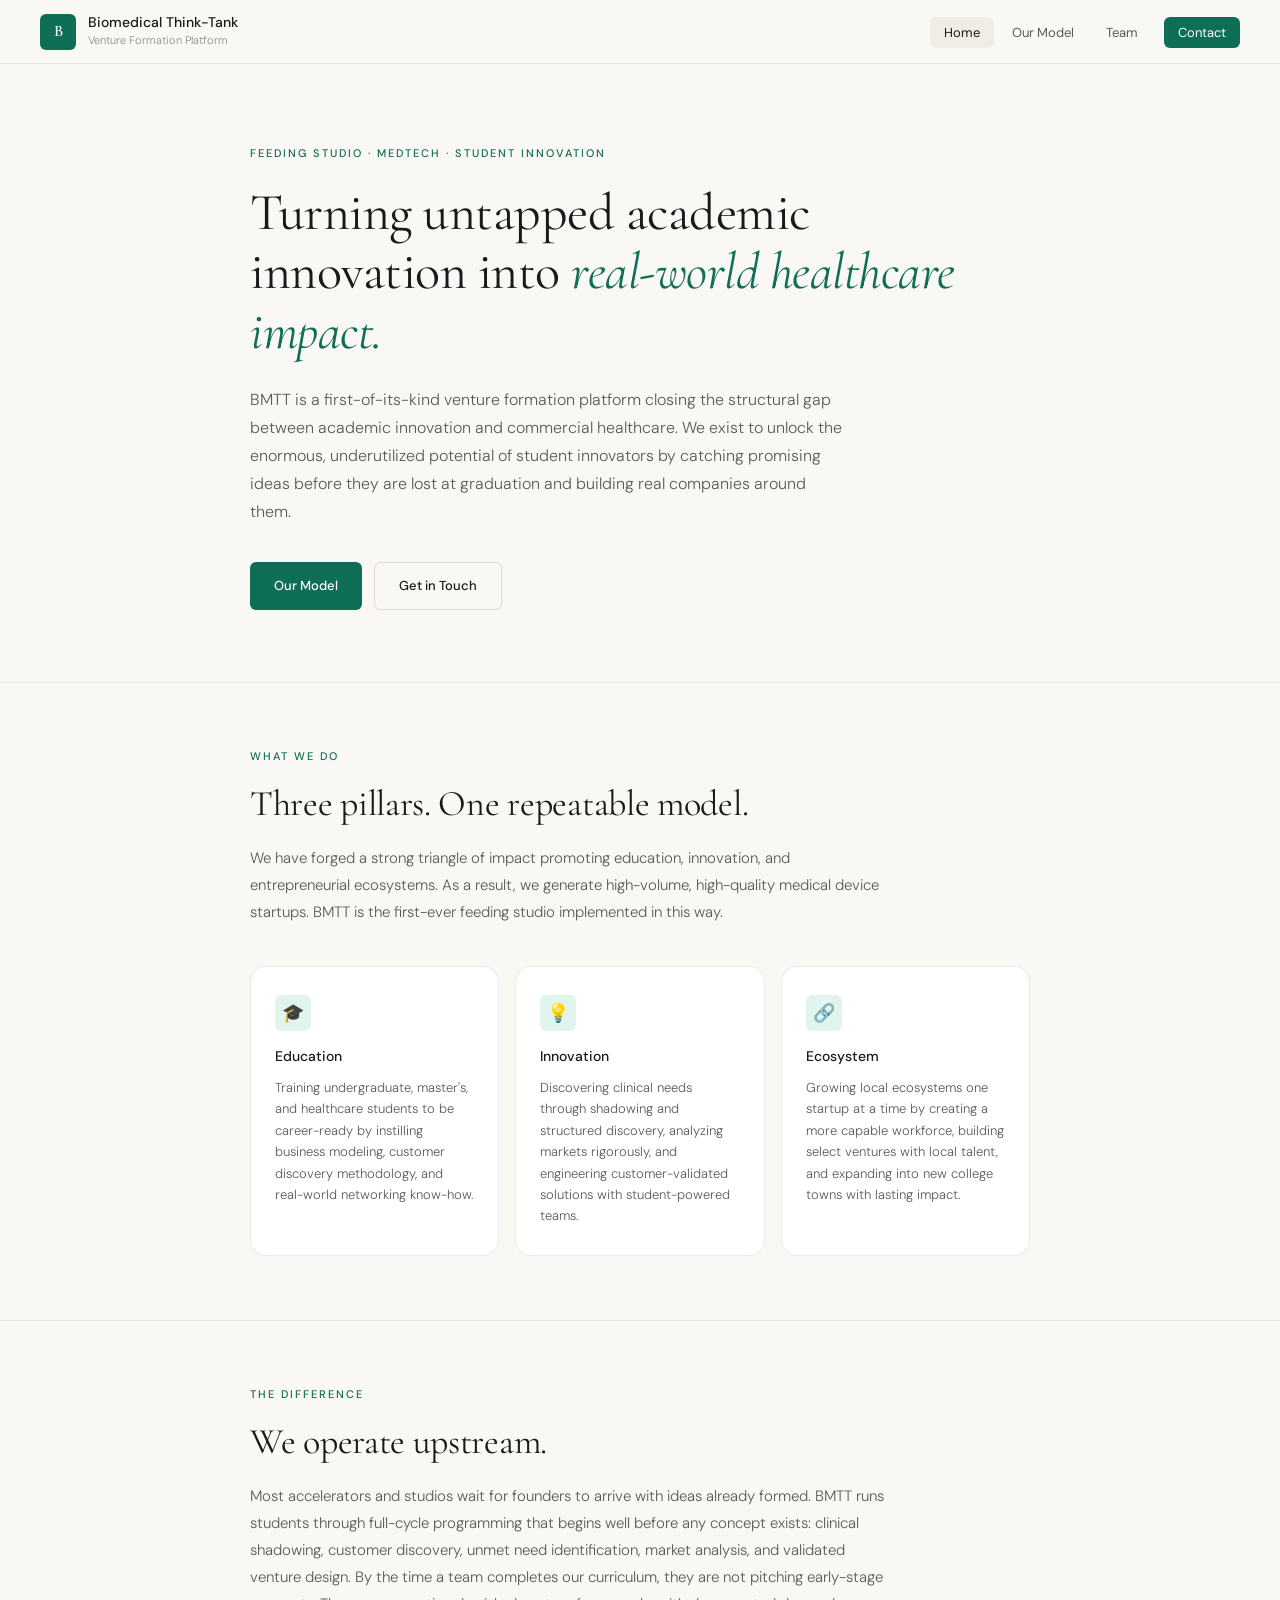
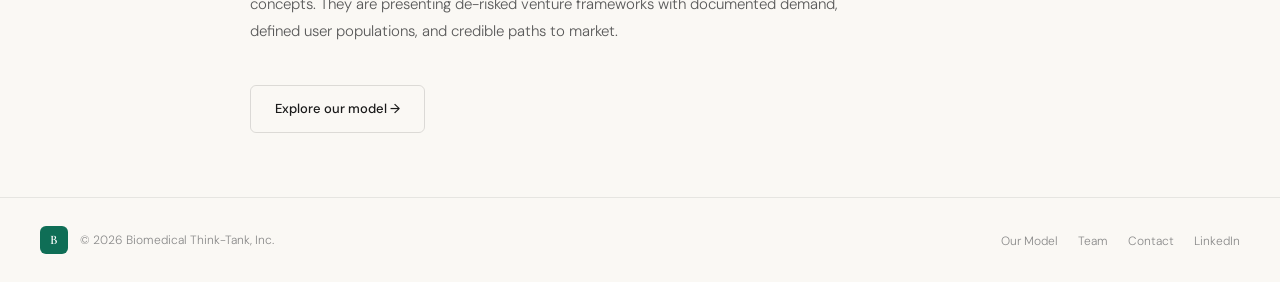
==== index.html @ 1f0c6a8c "Add files via upload" ====
<!DOCTYPE html>
<html lang="en">
<head>
  <meta charset="UTF-8">
  <meta name="viewport" content="width=device-width, initial-scale=1.0">
  <title>Biomedical Think-Tank</title>
  <meta name="description" content="BMTT is a first-of-its-kind venture formation platform closing the structural gap between academic innovation and commercial healthcare.">
  <link rel="stylesheet" href="style.css">
  <link rel="icon" type="image/png" href="https://i0.wp.com/biomedicalthinktank.com/wp-content/uploads/2023/10/output-onlinepngtools.png?fit=267%2C270&ssl=1">
</head>
<body>

<nav>
  <a href="index.html" class="nav-brand">
    <div class="nav-mark">B</div>
    <div>
      <div class="nav-title">Biomedical Think-Tank</div>
      <div class="nav-subtitle">Venture Formation Platform</div>
    </div>
  </a>
  <ul class="nav-links">
    <li><a href="index.html" class="active">Home</a></li>
    <li><a href="model.html">Our Model</a></li>
    <li><a href="team.html">Team</a></li>
    <li><a href="contact.html" class="nav-cta">Contact</a></li>
  </ul>
</nav>

<main>
  <div class="hero">
    <div class="hero-tag">Feeding Studio · Medtech · Student Innovation</div>
    <h1>Turning untapped academic innovation into <em>real-world healthcare impact.</em></h1>
    <p class="hero-body">BMTT is a first-of-its-kind venture formation platform closing the structural gap between academic innovation and commercial healthcare. We exist to unlock the enormous, underutilized potential of student innovators by catching promising ideas before they are lost at graduation and building real companies around them.</p>
    <div class="btn-group">
      <a href="model.html" class="btn btn-primary">Our Model</a>
      <a href="contact.html" class="btn btn-outline">Get in Touch</a>
    </div>
  </div>

  <hr class="section-divider">

  <div class="section">
    <div class="section-label">What we do</div>
    <h2>Three pillars. One repeatable model.</h2>
    <p class="section-lead">We have forged a strong triangle of impact promoting education, innovation, and entrepreneurial ecosystems. As a result, we generate high-volume, high-quality medical device startups. BMTT is the first-ever feeding studio implemented in this way.</p>

    <div class="pillars">
      <div class="pillar">
        <div class="pillar-icon">🎓</div>
        <h3>Education</h3>
        <p>Training undergraduate, master's, and healthcare students to be career-ready by instilling business modeling, customer discovery methodology, and real-world networking know-how.</p>
      </div>
      <div class="pillar">
        <div class="pillar-icon">💡</div>
        <h3>Innovation</h3>
        <p>Discovering clinical needs through shadowing and structured discovery, analyzing markets rigorously, and engineering customer-validated solutions with student-powered teams.</p>
      </div>
      <div class="pillar">
        <div class="pillar-icon">🔗</div>
        <h3>Ecosystem</h3>
        <p>Growing local ecosystems one startup at a time by creating a more capable workforce, building select ventures with local talent, and expanding into new college towns with lasting impact.</p>
      </div>
    </div>
  </div>

  <hr class="section-divider">

  <div class="section">
    <div class="section-label">The Difference</div>
    <h2>We operate upstream.</h2>
    <p class="section-lead">Most accelerators and studios wait for founders to arrive with ideas already formed. BMTT runs students through full-cycle programming that begins well before any concept exists: clinical shadowing, customer discovery, unmet need identification, market analysis, and validated venture design. By the time a team completes our curriculum, they are not pitching early-stage concepts. They are presenting de-risked venture frameworks with documented demand, defined user populations, and credible paths to market.</p>
    <a href="model.html" class="btn btn-outline">Explore our model &rarr;</a>
  </div>
</main>

<footer>
  <div class="footer-left">
    <div class="nav-mark" style="width:28px;height:28px;font-size:13px;">B</div>
    <span class="footer-copy">&copy; 2026 Biomedical Think-Tank, Inc.</span>
  </div>
  <ul class="footer-links">
    <li><a href="model.html">Our Model</a></li>
    <li><a href="team.html">Team</a></li>
    <li><a href="contact.html">Contact</a></li>
    <li><a href="https://www.linkedin.com/company/biomedical-think-tank/" target="_blank" rel="noopener">LinkedIn</a></li>
  </ul>
</footer>

</body>
</html>
---- style.css ----
/* BMTT Site Styles */
@import url('https://fonts.googleapis.com/css2?family=Cormorant+Garamond:ital,wght@0,300;0,400;0,500;0,600;1,300;1,400&family=DM+Sans:wght@300;400;500&display=swap');

*, *::before, *::after { box-sizing: border-box; margin: 0; padding: 0; }

:root {
  --teal-deep:    #085041;
  --teal-mid:     #0F6E56;
  --teal-bright:  #1D9E75;
  --teal-light:   #E1F5EE;
  --cream:        #FAF8F4;
  --cream-dark:   #F0EDE6;
  --text-primary: #1A1A1A;
  --text-muted:   #5A5A5A;
  --text-light:   #8A8A8A;
  --border:       rgba(0,0,0,0.08);
  --border-mid:   rgba(0,0,0,0.12);
  --radius-sm:    6px;
  --radius-md:    10px;
  --radius-lg:    16px;
}

html { scroll-behavior: smooth; }

body {
  font-family: 'DM Sans', sans-serif;
  color: var(--text-primary);
  background: var(--cream);
  font-size: 16px;
  line-height: 1.7;
  -webkit-font-smoothing: antialiased;
}

/* NAV */
nav {
  position: sticky;
  top: 0;
  z-index: 100;
  background: rgba(250,248,244,0.95);
  backdrop-filter: blur(8px);
  border-bottom: 1px solid var(--border);
  padding: 0 40px;
  display: flex;
  align-items: center;
  justify-content: space-between;
  height: 64px;
}

.nav-brand {
  display: flex;
  align-items: center;
  gap: 12px;
  text-decoration: none;
  color: inherit;
}

.nav-mark {
  width: 36px;
  height: 36px;
  background: var(--teal-mid);
  border-radius: var(--radius-sm);
  display: flex;
  align-items: center;
  justify-content: center;
  color: white;
  font-family: 'Cormorant Garamond', serif;
  font-size: 16px;
  font-weight: 600;
  letter-spacing: -0.5px;
}

.nav-title {
  font-size: 14px;
  font-weight: 500;
  line-height: 1.2;
}
.nav-subtitle {
  font-size: 11px;
  color: var(--text-light);
  font-weight: 300;
}

.nav-links {
  display: flex;
  align-items: center;
  gap: 4px;
  list-style: none;
}

.nav-links a {
  text-decoration: none;
  font-size: 13px;
  font-weight: 400;
  color: var(--text-muted);
  padding: 7px 14px;
  border-radius: var(--radius-sm);
  transition: all 0.15s;
}

.nav-links a:hover,
.nav-links a.active {
  color: var(--text-primary);
  background: var(--cream-dark);
}

.nav-links a.nav-cta {
  background: var(--teal-mid);
  color: white;
  margin-left: 8px;
}

.nav-links a.nav-cta:hover {
  background: var(--teal-deep);
  color: white;
}

/* HERO */
.hero {
  padding: 80px 40px 72px;
  max-width: 860px;
  margin: 0 auto;
}

.hero-tag {
  font-size: 11px;
  letter-spacing: 2px;
  text-transform: uppercase;
  color: var(--teal-mid);
  font-weight: 500;
  margin-bottom: 20px;
}

.hero h1 {
  font-family: 'Cormorant Garamond', serif;
  font-size: 52px;
  font-weight: 400;
  line-height: 1.15;
  color: var(--text-primary);
  margin-bottom: 24px;
  letter-spacing: -0.5px;
}

.hero h1 em {
  font-style: italic;
  color: var(--teal-mid);
}

.hero-body {
  font-size: 16px;
  line-height: 1.75;
  color: var(--text-muted);
  max-width: 600px;
  margin-bottom: 36px;
  font-weight: 300;
}

.btn {
  display: inline-flex;
  align-items: center;
  gap: 8px;
  padding: 12px 24px;
  border-radius: var(--radius-sm);
  font-size: 13px;
  font-weight: 500;
  text-decoration: none;
  transition: all 0.15s;
  font-family: 'DM Sans', sans-serif;
  cursor: pointer;
  border: none;
}

.btn-primary {
  background: var(--teal-mid);
  color: white;
}
.btn-primary:hover { background: var(--teal-deep); }

.btn-outline {
  background: transparent;
  color: var(--text-primary);
  border: 1px solid var(--border-mid);
}
.btn-outline:hover { background: var(--cream-dark); }

.btn-group { display: flex; gap: 12px; flex-wrap: wrap; }

/* DIVIDER */
.section-divider {
  border: none;
  border-top: 1px solid var(--border);
  margin: 0;
}

/* SECTIONS */
.section {
  padding: 64px 40px;
  max-width: 860px;
  margin: 0 auto;
}

.section-label {
  font-size: 11px;
  letter-spacing: 2px;
  text-transform: uppercase;
  color: var(--teal-mid);
  font-weight: 500;
  margin-bottom: 16px;
}

.section h2 {
  font-family: 'Cormorant Garamond', serif;
  font-size: 36px;
  font-weight: 400;
  line-height: 1.2;
  margin-bottom: 20px;
  letter-spacing: -0.3px;
}

.section-lead {
  font-size: 15px;
  line-height: 1.8;
  color: var(--text-muted);
  max-width: 640px;
  font-weight: 300;
  margin-bottom: 40px;
}

/* PILLARS */
.pillars {
  display: grid;
  grid-template-columns: repeat(3, 1fr);
  gap: 16px;
  margin-top: 40px;
}

.pillar {
  background: white;
  border: 1px solid var(--border);
  border-radius: var(--radius-lg);
  padding: 28px 24px;
  transition: box-shadow 0.2s;
}

.pillar:hover {
  box-shadow: 0 4px 24px rgba(0,0,0,0.06);
}

.pillar-num {
  font-family: 'Cormorant Garamond', serif;
  font-size: 36px;
  font-weight: 300;
  color: var(--teal-light);
  line-height: 1;
  margin-bottom: 12px;
}

.pillar-icon {
  width: 36px;
  height: 36px;
  background: var(--teal-light);
  border-radius: var(--radius-sm);
  display: flex;
  align-items: center;
  justify-content: center;
  margin-bottom: 14px;
  font-size: 18px;
}

.pillar h3 {
  font-size: 14px;
  font-weight: 500;
  margin-bottom: 8px;
  color: var(--text-primary);
}

.pillar p {
  font-size: 13px;
  line-height: 1.65;
  color: var(--text-muted);
  font-weight: 300;
}

/* FAQ */
.faq-list { margin-top: 32px; display: flex; flex-direction: column; gap: 10px; }

.faq {
  border: 1px solid var(--border);
  border-radius: var(--radius-md);
  background: white;
  overflow: hidden;
}

.faq-q {
  padding: 18px 20px;
  font-size: 14px;
  font-weight: 500;
  cursor: pointer;
  display: flex;
  justify-content: space-between;
  align-items: center;
  color: var(--text-primary);
  user-select: none;
  gap: 16px;
}

.faq-q:hover { background: var(--cream); }

.faq-q .chevron {
  font-size: 13px;
  color: var(--text-light);
  transition: transform 0.2s;
  flex-shrink: 0;
}

.faq-a {
  display: none;
  padding: 0 20px 18px;
  font-size: 13px;
  line-height: 1.75;
  color: var(--text-muted);
  font-weight: 300;
  border-top: 1px solid var(--border);
  padding-top: 16px;
}

.faq-a.open { display: block; }
.faq-q.open .chevron { transform: rotate(180deg); }

/* CHANNELS */
.channels {
  display: grid;
  grid-template-columns: repeat(3, 1fr);
  gap: 16px;
  margin-top: 32px;
}

.channel {
  background: white;
  border: 1px solid var(--border);
  border-radius: var(--radius-lg);
  padding: 24px 20px;
}

.channel-num {
  font-size: 11px;
  font-weight: 500;
  letter-spacing: 1.5px;
  text-transform: uppercase;
  color: var(--teal-mid);
  margin-bottom: 10px;
}

.channel h4 {
  font-family: 'Cormorant Garamond', serif;
  font-size: 20px;
  font-weight: 400;
  margin-bottom: 10px;
}

.channel p {
  font-size: 12px;
  line-height: 1.65;
  color: var(--text-muted);
  font-weight: 300;
}

/* TEAM */
.team-grid {
  display: grid;
  grid-template-columns: 1fr 1fr;
  gap: 16px;
  margin-top: 32px;
}

.team-card {
  background: white;
  border: 1px solid var(--border);
  border-radius: var(--radius-lg);
  padding: 28px;
  transition: box-shadow 0.2s;
}

.team-card:hover {
  box-shadow: 0 4px 24px rgba(0,0,0,0.06);
}

.team-card.featured {
  grid-column: 1 / -1;
  display: grid;
  grid-template-columns: auto 1fr;
  gap: 28px;
  align-items: start;
}

.avatar {
  width: 56px;
  height: 56px;
  border-radius: 50%;
  display: flex;
  align-items: center;
  justify-content: center;
  font-size: 15px;
  font-weight: 500;
  color: white;
  flex-shrink: 0;
  font-family: 'DM Sans', sans-serif;
}

.avatar-lg {
  width: 72px;
  height: 72px;
  font-size: 18px;
}

.team-meta { margin-bottom: 14px; }

.team-name {
  font-family: 'Cormorant Garamond', serif;
  font-size: 22px;
  font-weight: 400;
  margin-bottom: 4px;
}

.team-role {
  font-size: 11px;
  letter-spacing: 1.5px;
  text-transform: uppercase;
  color: var(--teal-mid);
  font-weight: 500;
}

.team-bio {
  font-size: 13px;
  line-height: 1.75;
  color: var(--text-muted);
  font-weight: 300;
  margin-bottom: 16px;
}

.team-links {
  display: flex;
  gap: 10px;
  flex-wrap: wrap;
}

.team-link {
  font-size: 12px;
  color: var(--teal-mid);
  text-decoration: none;
  font-weight: 500;
  display: inline-flex;
  align-items: center;
  gap: 4px;
  padding: 5px 12px;
  border: 1px solid rgba(15,110,86,0.2);
  border-radius: var(--radius-sm);
  transition: all 0.15s;
}

.team-link:hover {
  background: var(--teal-light);
  border-color: var(--teal-bright);
}

/* BOOK CALLOUT */
.book-callout {
  background: var(--teal-deep);
  border-radius: var(--radius-lg);
  padding: 40px;
  display: grid;
  grid-template-columns: 1fr auto;
  gap: 32px;
  align-items: center;
  margin-top: 48px;
}

.book-callout h3 {
  font-family: 'Cormorant Garamond', serif;
  font-size: 28px;
  font-weight: 400;
  color: white;
  margin-bottom: 10px;
  font-style: italic;
}

.book-callout p {
  font-size: 13px;
  color: rgba(255,255,255,0.75);
  line-height: 1.7;
  font-weight: 300;
  max-width: 420px;
}

.btn-light {
  background: rgba(255,255,255,0.15);
  color: white;
  border: 1px solid rgba(255,255,255,0.25);
  white-space: nowrap;
}

.btn-light:hover {
  background: rgba(255,255,255,0.25);
  color: white;
}

/* CONTACT */
.contact-grid {
  display: grid;
  grid-template-columns: 1fr 1fr;
  gap: 16px;
  margin-top: 32px;
}

.contact-card {
  background: white;
  border: 1px solid var(--border);
  border-radius: var(--radius-lg);
  padding: 28px;
}

.contact-label {
  font-size: 11px;
  letter-spacing: 1.5px;
  text-transform: uppercase;
  color: var(--text-light);
  font-weight: 500;
  margin-bottom: 6px;
}

.contact-val {
  font-size: 15px;
  font-weight: 400;
  color: var(--text-primary);
  text-decoration: none;
}

.contact-val:hover { color: var(--teal-mid); }

/* FOOTER */
footer {
  border-top: 1px solid var(--border);
  padding: 28px 40px;
  display: flex;
  align-items: center;
  justify-content: space-between;
  max-width: 100%;
}

.footer-left {
  display: flex;
  align-items: center;
  gap: 12px;
}

.footer-copy {
  font-size: 12px;
  color: var(--text-light);
  font-weight: 300;
}

.footer-links {
  display: flex;
  gap: 20px;
  list-style: none;
}

.footer-links a {
  font-size: 12px;
  color: var(--text-light);
  text-decoration: none;
  font-weight: 300;
}

.footer-links a:hover { color: var(--teal-mid); }

/* UTIL */
.sr-only {
  position: absolute;
  width: 1px;
  height: 1px;
  overflow: hidden;
  clip: rect(0,0,0,0);
  white-space: nowrap;
}

/* RESPONSIVE */
@media (max-width: 720px) {
  nav { padding: 0 20px; }
  .nav-subtitle { display: none; }
  .nav-links a { padding: 6px 10px; font-size: 12px; }
  .hero { padding: 48px 20px 40px; }
  .hero h1 { font-size: 36px; }
  .section { padding: 40px 20px; }
  .pillars, .channels, .contact-grid { grid-template-columns: 1fr; }
  .team-grid { grid-template-columns: 1fr; }
  .team-card.featured { grid-template-columns: 1fr; }
  .book-callout { grid-template-columns: 1fr; }
  footer { flex-direction: column; gap: 12px; padding: 20px; }
}
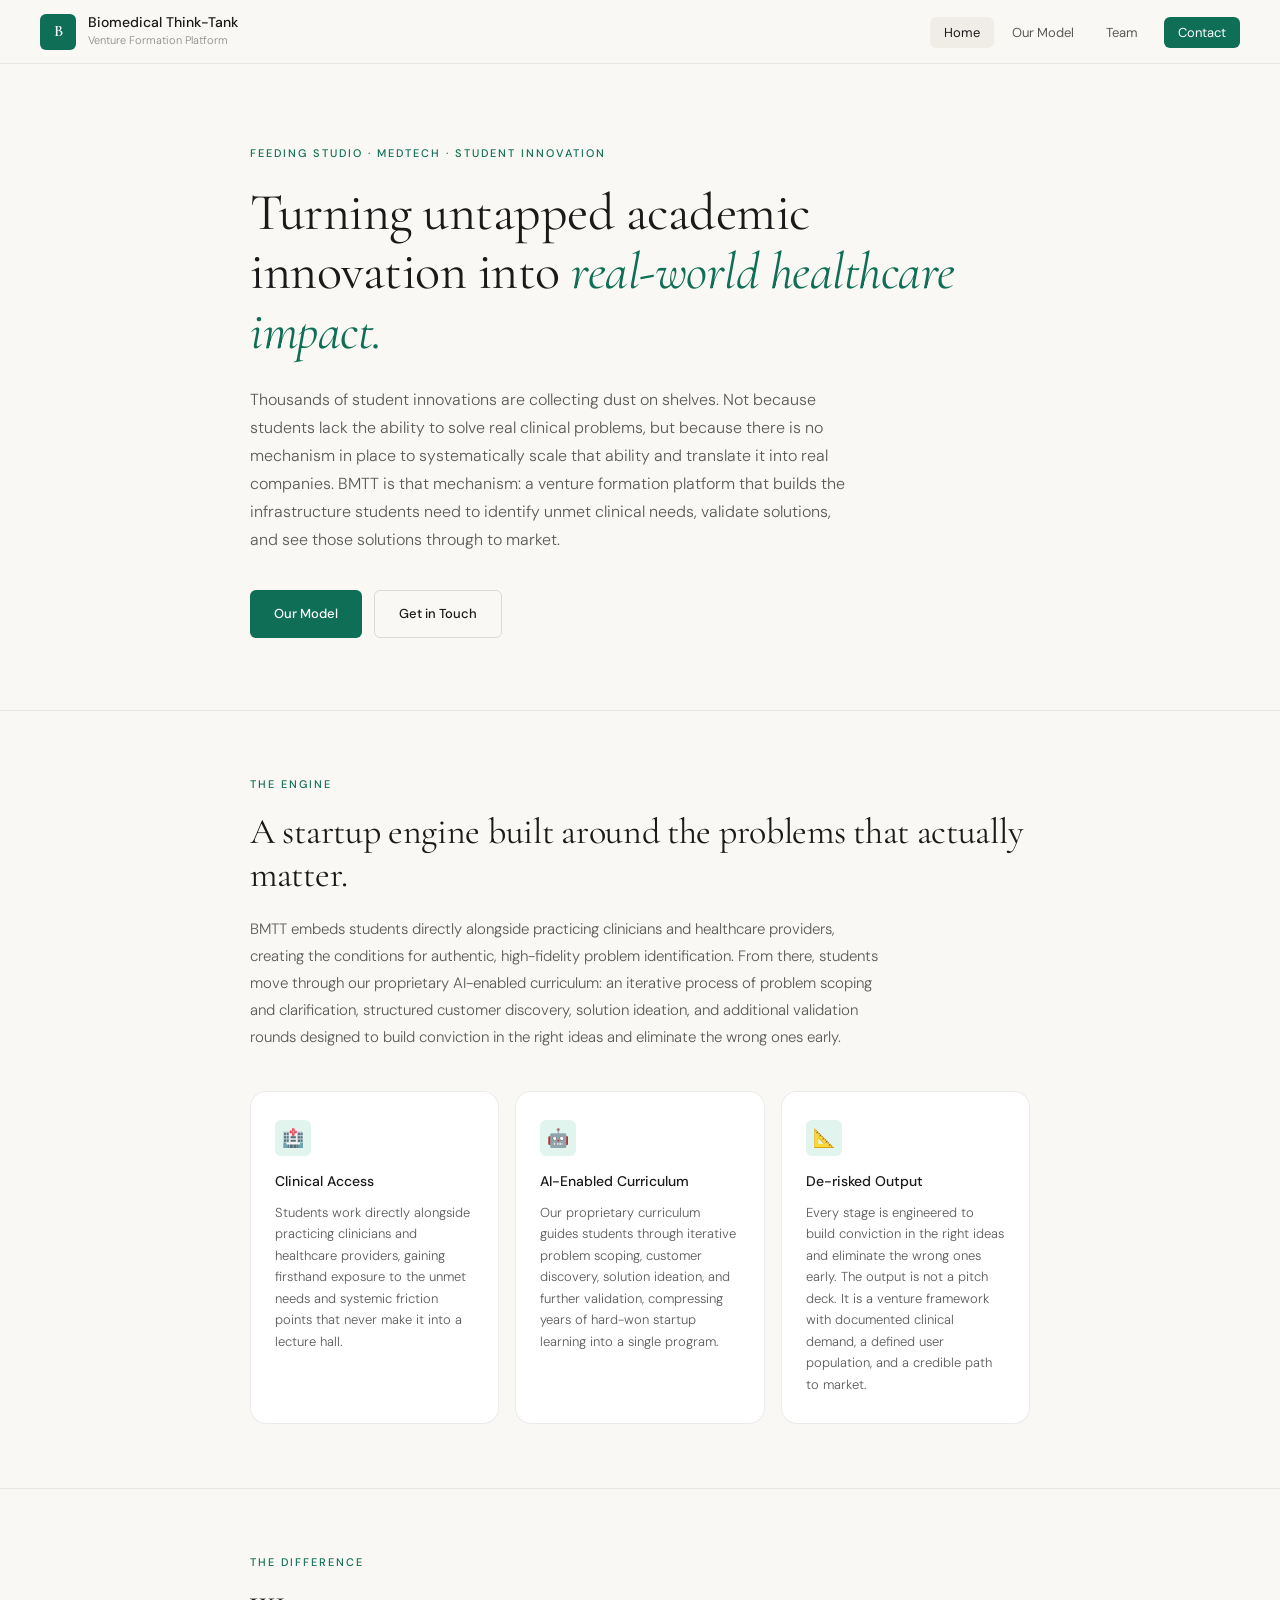
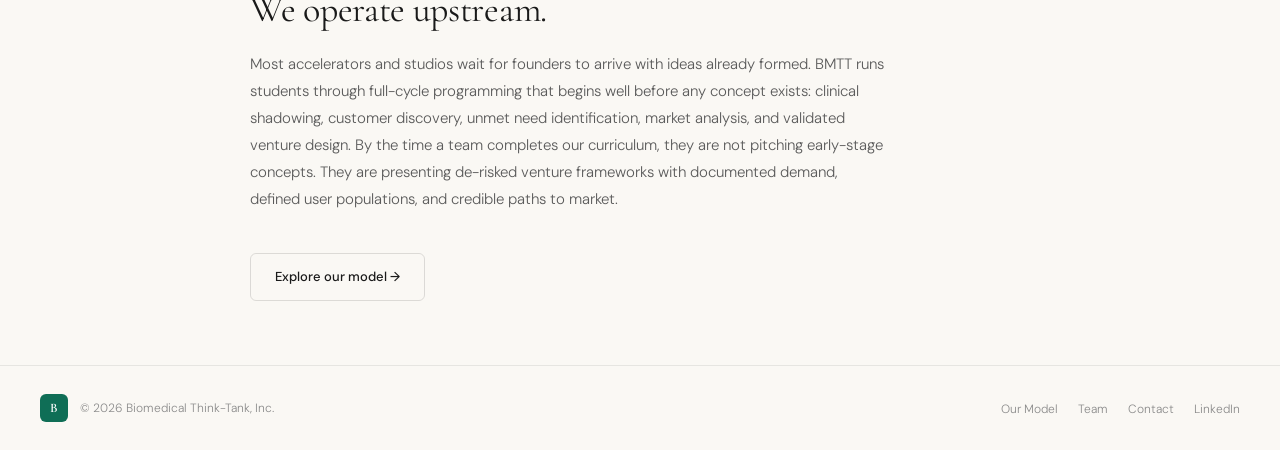
==== commit 31f39f43: "Add files via upload" ====
--- a/index.html
+++ b/index.html
@@ -30,7 +30,7 @@
   <div class="hero">
     <div class="hero-tag">Feeding Studio · Medtech · Student Innovation</div>
     <h1>Turning untapped academic innovation into <em>real-world healthcare impact.</em></h1>
-    <p class="hero-body">BMTT is a first-of-its-kind venture formation platform closing the structural gap between academic innovation and commercial healthcare. We exist to unlock the enormous, underutilized potential of student innovators by catching promising ideas before they are lost at graduation and building real companies around them.</p>
+    <p class="hero-body">Thousands of student innovations are collecting dust on shelves. Not because students lack the ability to solve real clinical problems, but because there is no mechanism in place to systematically scale that ability and translate it into real companies. BMTT is that mechanism: a venture formation platform that builds the infrastructure students need to identify unmet clinical needs, validate solutions, and see those solutions through to market.</p>
     <div class="btn-group">
       <a href="model.html" class="btn btn-primary">Our Model</a>
       <a href="contact.html" class="btn btn-outline">Get in Touch</a>
@@ -40,25 +40,25 @@
   <hr class="section-divider">
 
   <div class="section">
-    <div class="section-label">What we do</div>
-    <h2>Three pillars. One repeatable model.</h2>
-    <p class="section-lead">We have forged a strong triangle of impact promoting education, innovation, and entrepreneurial ecosystems. As a result, we generate high-volume, high-quality medical device startups. BMTT is the first-ever feeding studio implemented in this way.</p>
+    <div class="section-label">The Engine</div>
+    <h2>A startup engine built around the problems that actually matter.</h2>
+    <p class="section-lead">BMTT embeds students directly alongside practicing clinicians and healthcare providers, creating the conditions for authentic, high-fidelity problem identification. From there, students move through our proprietary AI-enabled curriculum: an iterative process of problem scoping and clarification, structured customer discovery, solution ideation, and additional validation rounds designed to build conviction in the right ideas and eliminate the wrong ones early.</p>
 
     <div class="pillars">
       <div class="pillar">
-        <div class="pillar-icon">🎓</div>
-        <h3>Education</h3>
-        <p>Training undergraduate, master's, and healthcare students to be career-ready by instilling business modeling, customer discovery methodology, and real-world networking know-how.</p>
+        <div class="pillar-icon">🏥</div>
+        <h3>Clinical Access</h3>
+        <p>Students work directly alongside practicing clinicians and healthcare providers, gaining firsthand exposure to the unmet needs and systemic friction points that never make it into a lecture hall.</p>
       </div>
       <div class="pillar">
-        <div class="pillar-icon">💡</div>
-        <h3>Innovation</h3>
-        <p>Discovering clinical needs through shadowing and structured discovery, analyzing markets rigorously, and engineering customer-validated solutions with student-powered teams.</p>
+        <div class="pillar-icon">🤖</div>
+        <h3>AI-Enabled Curriculum</h3>
+        <p>Our proprietary curriculum guides students through iterative problem scoping, customer discovery, solution ideation, and further validation, compressing years of hard-won startup learning into a single program.</p>
       </div>
       <div class="pillar">
-        <div class="pillar-icon">🔗</div>
-        <h3>Ecosystem</h3>
-        <p>Growing local ecosystems one startup at a time by creating a more capable workforce, building select ventures with local talent, and expanding into new college towns with lasting impact.</p>
+        <div class="pillar-icon">📐</div>
+        <h3>De-risked Output</h3>
+        <p>Every stage is engineered to build conviction in the right ideas and eliminate the wrong ones early. The output is not a pitch deck. It is a venture framework with documented clinical demand, a defined user population, and a credible path to market.</p>
       </div>
     </div>
   </div>
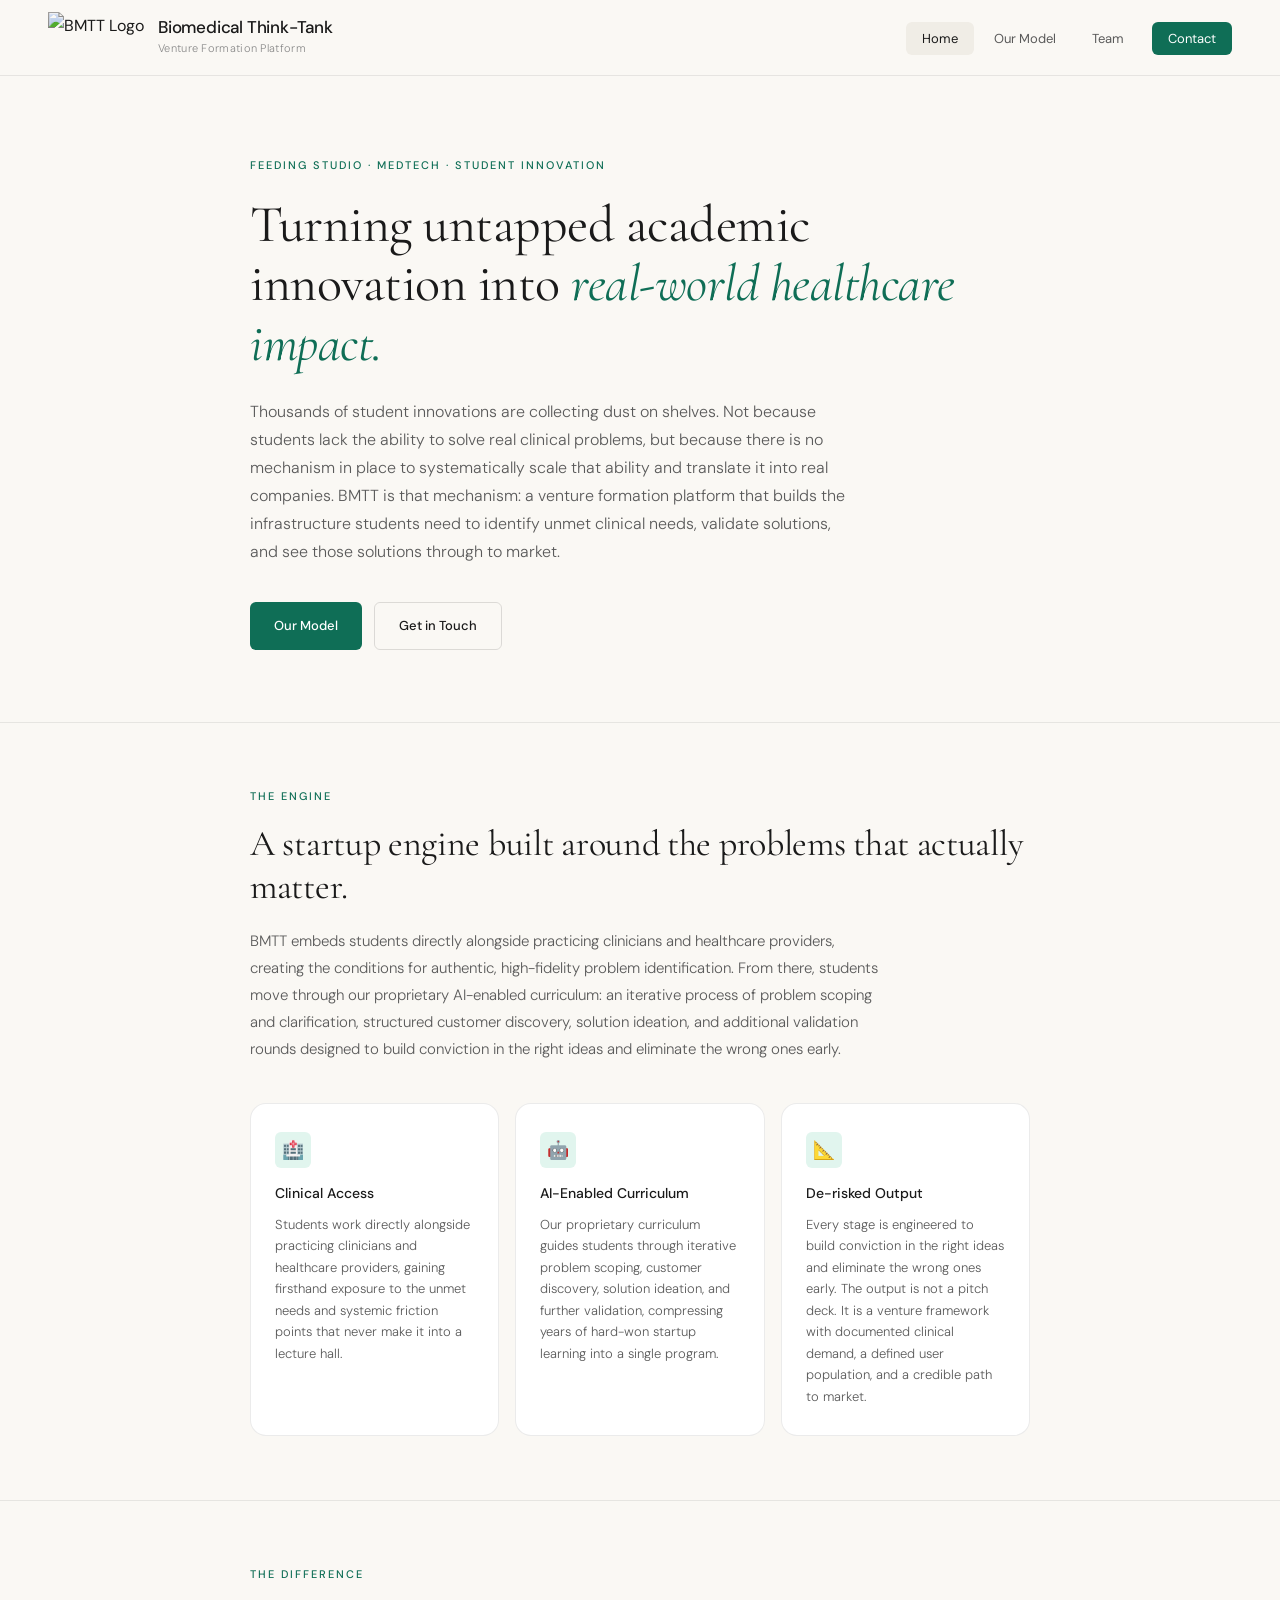
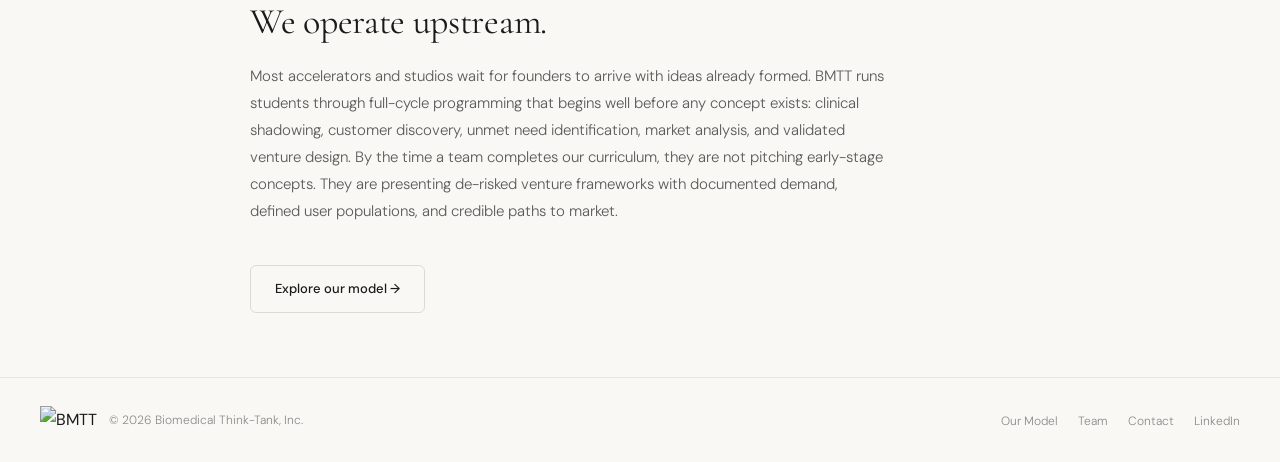
==== commit 300707df: "Add files via upload" ====
--- a/index.html
+++ b/index.html
@@ -12,8 +12,8 @@
 
 <nav>
   <a href="index.html" class="nav-brand">
-    <div class="nav-mark">B</div>
-    <div>
+    <img src="BmttLogo.png" alt="BMTT Logo" class="nav-logo">
+    <div class="nav-brand-text">
       <div class="nav-title">Biomedical Think-Tank</div>
       <div class="nav-subtitle">Venture Formation Platform</div>
     </div>
@@ -75,7 +75,7 @@
 
 <footer>
   <div class="footer-left">
-    <div class="nav-mark" style="width:28px;height:28px;font-size:13px;">B</div>
+    <img src="BmttLogo.png" alt="BMTT" style="height:28px;width:auto;mix-blend-mode:multiply;">
     <span class="footer-copy">&copy; 2026 Biomedical Think-Tank, Inc.</span>
   </div>
   <ul class="footer-links">
--- a/style.css
+++ b/style.css
@@ -36,48 +36,45 @@
   position: sticky;
   top: 0;
   z-index: 100;
-  background: rgba(250,248,244,0.95);
+  background: rgba(250,248,244,0.97);
   backdrop-filter: blur(8px);
   border-bottom: 1px solid var(--border);
-  padding: 0 40px;
+  padding: 0 48px;
   display: flex;
   align-items: center;
   justify-content: space-between;
-  height: 64px;
+  height: 76px;
 }
 
 .nav-brand {
   display: flex;
   align-items: center;
-  gap: 12px;
+  gap: 14px;
   text-decoration: none;
   color: inherit;
 }
 
-.nav-mark {
-  width: 36px;
-  height: 36px;
-  background: var(--teal-mid);
-  border-radius: var(--radius-sm);
-  display: flex;
-  align-items: center;
-  justify-content: center;
-  color: white;
-  font-family: 'Cormorant Garamond', serif;
-  font-size: 16px;
-  font-weight: 600;
-  letter-spacing: -0.5px;
-}
+.nav-logo {
+  height: 52px;
+  width: auto;
+  mix-blend-mode: multiply;
+  filter: saturate(1.1);
+}
+
+.nav-brand-text { display: flex; flex-direction: column; gap: 1px; }
 
 .nav-title {
-  font-size: 14px;
+  font-size: 17px;
   font-weight: 500;
   line-height: 1.2;
+  color: var(--text-primary);
+  letter-spacing: -0.2px;
 }
 .nav-subtitle {
   font-size: 11px;
   color: var(--text-light);
   font-weight: 300;
+  letter-spacing: 0.3px;
 }
 
 .nav-links {
@@ -92,7 +89,7 @@
   font-size: 13px;
   font-weight: 400;
   color: var(--text-muted);
-  padding: 7px 14px;
+  padding: 8px 16px;
   border-radius: var(--radius-sm);
   transition: all 0.15s;
 }
@@ -585,9 +582,12 @@
 
 /* RESPONSIVE */
 @media (max-width: 720px) {
-  nav { padding: 0 20px; }
+  nav { padding: 0 16px; height: 64px; }
   .nav-subtitle { display: none; }
-  .nav-links a { padding: 6px 10px; font-size: 12px; }
+  .nav-title { font-size: 14px; }
+  .nav-logo { height: 40px; }
+  .nav-links { gap: 2px; }
+  .nav-links a { padding: 5px 8px; font-size: 12px; white-space: nowrap; }
   .hero { padding: 48px 20px 40px; }
   .hero h1 { font-size: 36px; }
   .section { padding: 40px 20px; }
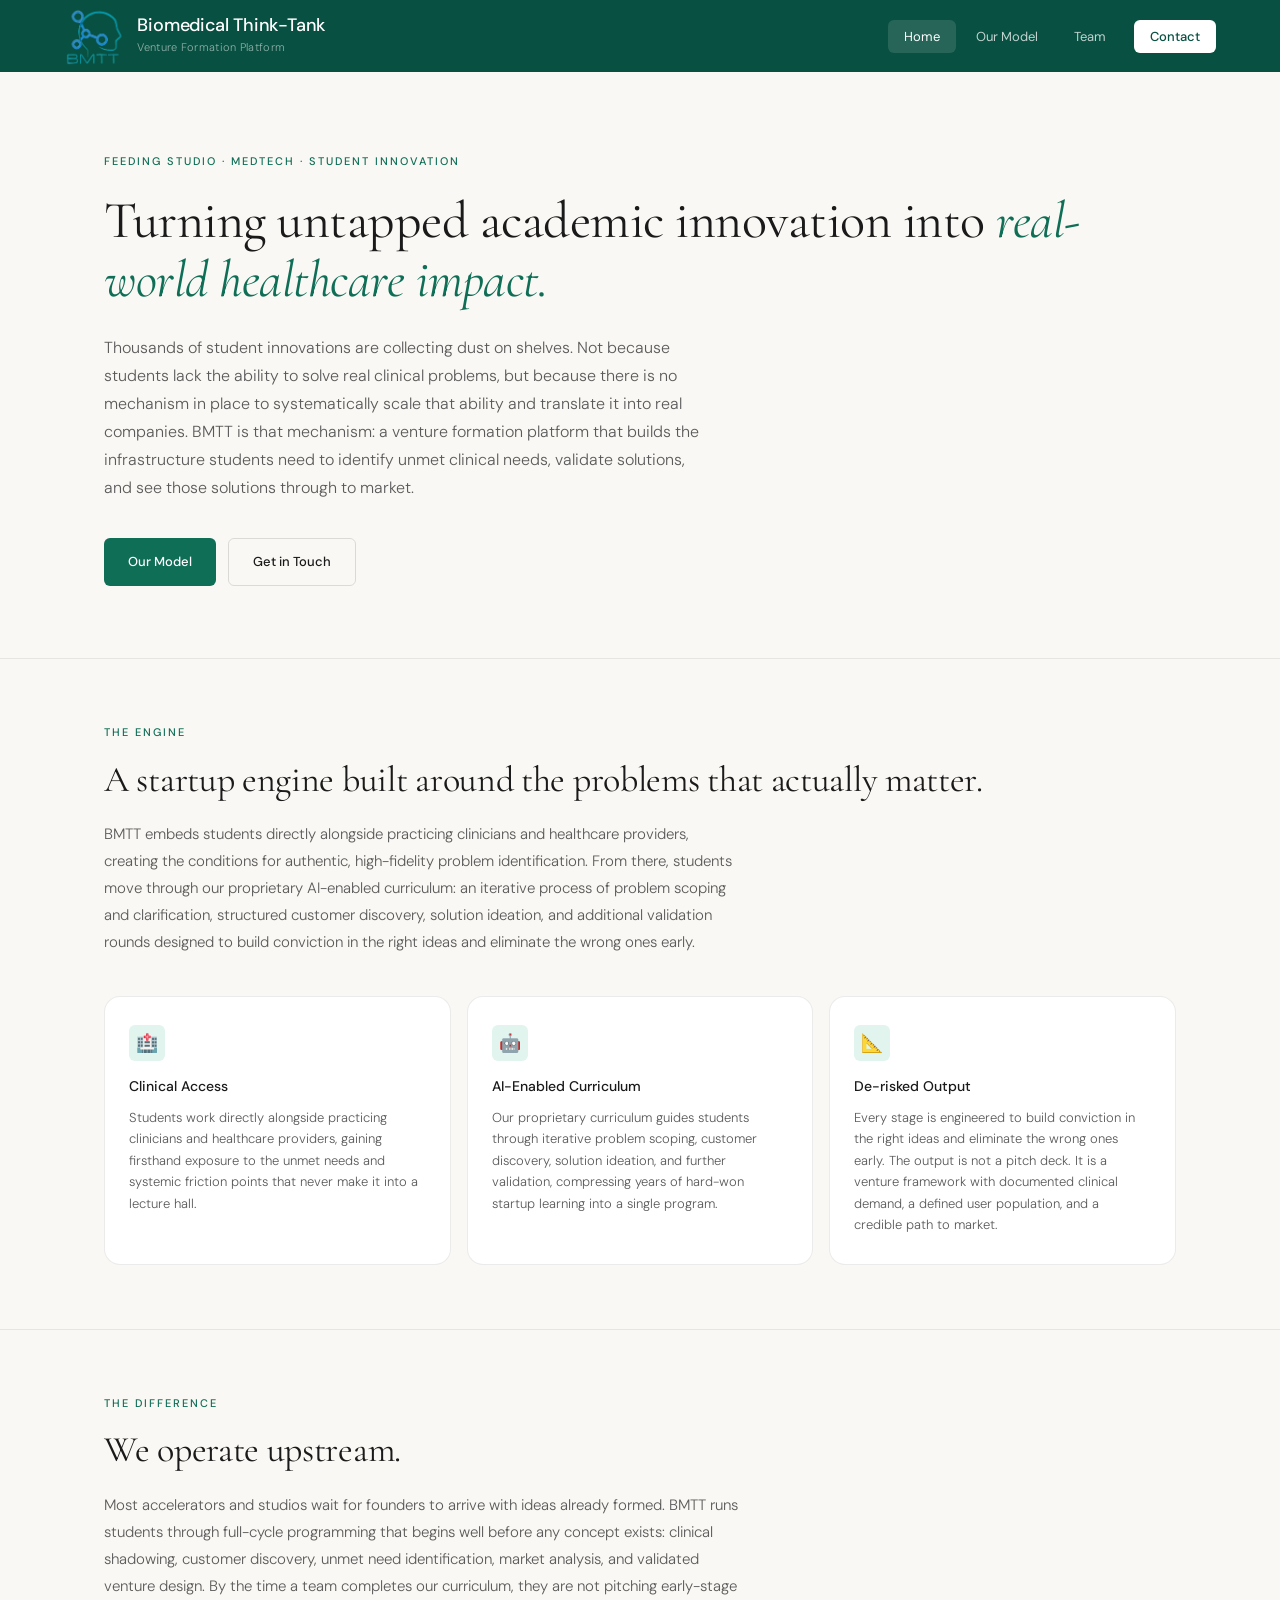
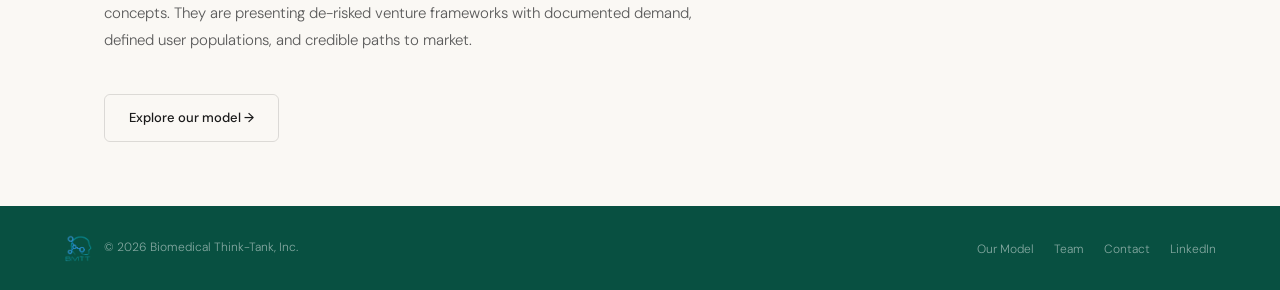
==== commit 860b246d: "Add files via upload" ====
--- a/index.html
+++ b/index.html
@@ -75,7 +75,7 @@
 
 <footer>
   <div class="footer-left">
-    <img src="BmttLogo.png" alt="BMTT" style="height:28px;width:auto;mix-blend-mode:multiply;">
+    <img src="BmttLogo.png" alt="BMTT" style="height:28px;width:auto;">
     <span class="footer-copy">&copy; 2026 Biomedical Think-Tank, Inc.</span>
   </div>
   <ul class="footer-links">
--- a/style.css
+++ b/style.css
@@ -36,14 +36,13 @@
   position: sticky;
   top: 0;
   z-index: 100;
-  background: rgba(250,248,244,0.97);
-  backdrop-filter: blur(8px);
-  border-bottom: 1px solid var(--border);
-  padding: 0 48px;
+  background: var(--teal-deep);
+  padding: 0 5%;
   display: flex;
   align-items: center;
   justify-content: space-between;
-  height: 76px;
+  height: 72px;
+  overflow: hidden;
 }
 
 .nav-brand {
@@ -55,24 +54,24 @@
 }
 
 .nav-logo {
-  height: 52px;
+  height: 60px;
   width: auto;
-  mix-blend-mode: multiply;
-  filter: saturate(1.1);
-}
-
-.nav-brand-text { display: flex; flex-direction: column; gap: 1px; }
+  object-fit: contain;
+  flex-shrink: 0;
+}
+
+.nav-brand-text { display: flex; flex-direction: column; gap: 2px; }
 
 .nav-title {
-  font-size: 17px;
+  font-size: 18px;
   font-weight: 500;
   line-height: 1.2;
-  color: var(--text-primary);
+  color: white;
   letter-spacing: -0.2px;
 }
 .nav-subtitle {
   font-size: 11px;
-  color: var(--text-light);
+  color: rgba(255,255,255,0.55);
   font-weight: 300;
   letter-spacing: 0.3px;
 }
@@ -88,7 +87,7 @@
   text-decoration: none;
   font-size: 13px;
   font-weight: 400;
-  color: var(--text-muted);
+  color: rgba(255,255,255,0.75);
   padding: 8px 16px;
   border-radius: var(--radius-sm);
   transition: all 0.15s;
@@ -96,25 +95,26 @@
 
 .nav-links a:hover,
 .nav-links a.active {
-  color: var(--text-primary);
-  background: var(--cream-dark);
+  color: white;
+  background: rgba(255,255,255,0.12);
 }
 
 .nav-links a.nav-cta {
-  background: var(--teal-mid);
-  color: white;
+  background: white;
+  color: var(--teal-deep);
+  font-weight: 500;
   margin-left: 8px;
 }
 
 .nav-links a.nav-cta:hover {
-  background: var(--teal-deep);
-  color: white;
+  background: var(--teal-light);
+  color: var(--teal-deep);
 }
 
 /* HERO */
 .hero {
-  padding: 80px 40px 72px;
-  max-width: 860px;
+  padding: 80px 5% 72px;
+  max-width: 1200px;
   margin: 0 auto;
 }
 
@@ -190,8 +190,8 @@
 
 /* SECTIONS */
 .section {
-  padding: 64px 40px;
-  max-width: 860px;
+  padding: 64px 5%;
+  max-width: 1200px;
   margin: 0 auto;
 }
 
@@ -535,8 +535,8 @@
 
 /* FOOTER */
 footer {
-  border-top: 1px solid var(--border);
-  padding: 28px 40px;
+  background: var(--teal-deep);
+  padding: 28px 5%;
   display: flex;
   align-items: center;
   justify-content: space-between;
@@ -551,7 +551,7 @@
 
 .footer-copy {
   font-size: 12px;
-  color: var(--text-light);
+  color: rgba(255,255,255,0.5);
   font-weight: 300;
 }
 
@@ -563,12 +563,12 @@
 
 .footer-links a {
   font-size: 12px;
-  color: var(--text-light);
+  color: rgba(255,255,255,0.5);
   text-decoration: none;
   font-weight: 300;
 }
 
-.footer-links a:hover { color: var(--teal-mid); }
+.footer-links a:hover { color: white; }
 
 /* UTIL */
 .sr-only {
@@ -582,15 +582,15 @@
 
 /* RESPONSIVE */
 @media (max-width: 720px) {
-  nav { padding: 0 16px; height: 64px; }
+  nav { padding: 0 16px; height: 64px; overflow: hidden; }
   .nav-subtitle { display: none; }
   .nav-title { font-size: 14px; }
-  .nav-logo { height: 40px; }
+  .nav-logo { height: 48px; }
   .nav-links { gap: 2px; }
   .nav-links a { padding: 5px 8px; font-size: 12px; white-space: nowrap; }
-  .hero { padding: 48px 20px 40px; }
+  .hero { padding: 48px 5% 40px; }
   .hero h1 { font-size: 36px; }
-  .section { padding: 40px 20px; }
+  .section { padding: 40px 5%; }
   .pillars, .channels, .contact-grid { grid-template-columns: 1fr; }
   .team-grid { grid-template-columns: 1fr; }
   .team-card.featured { grid-template-columns: 1fr; }
